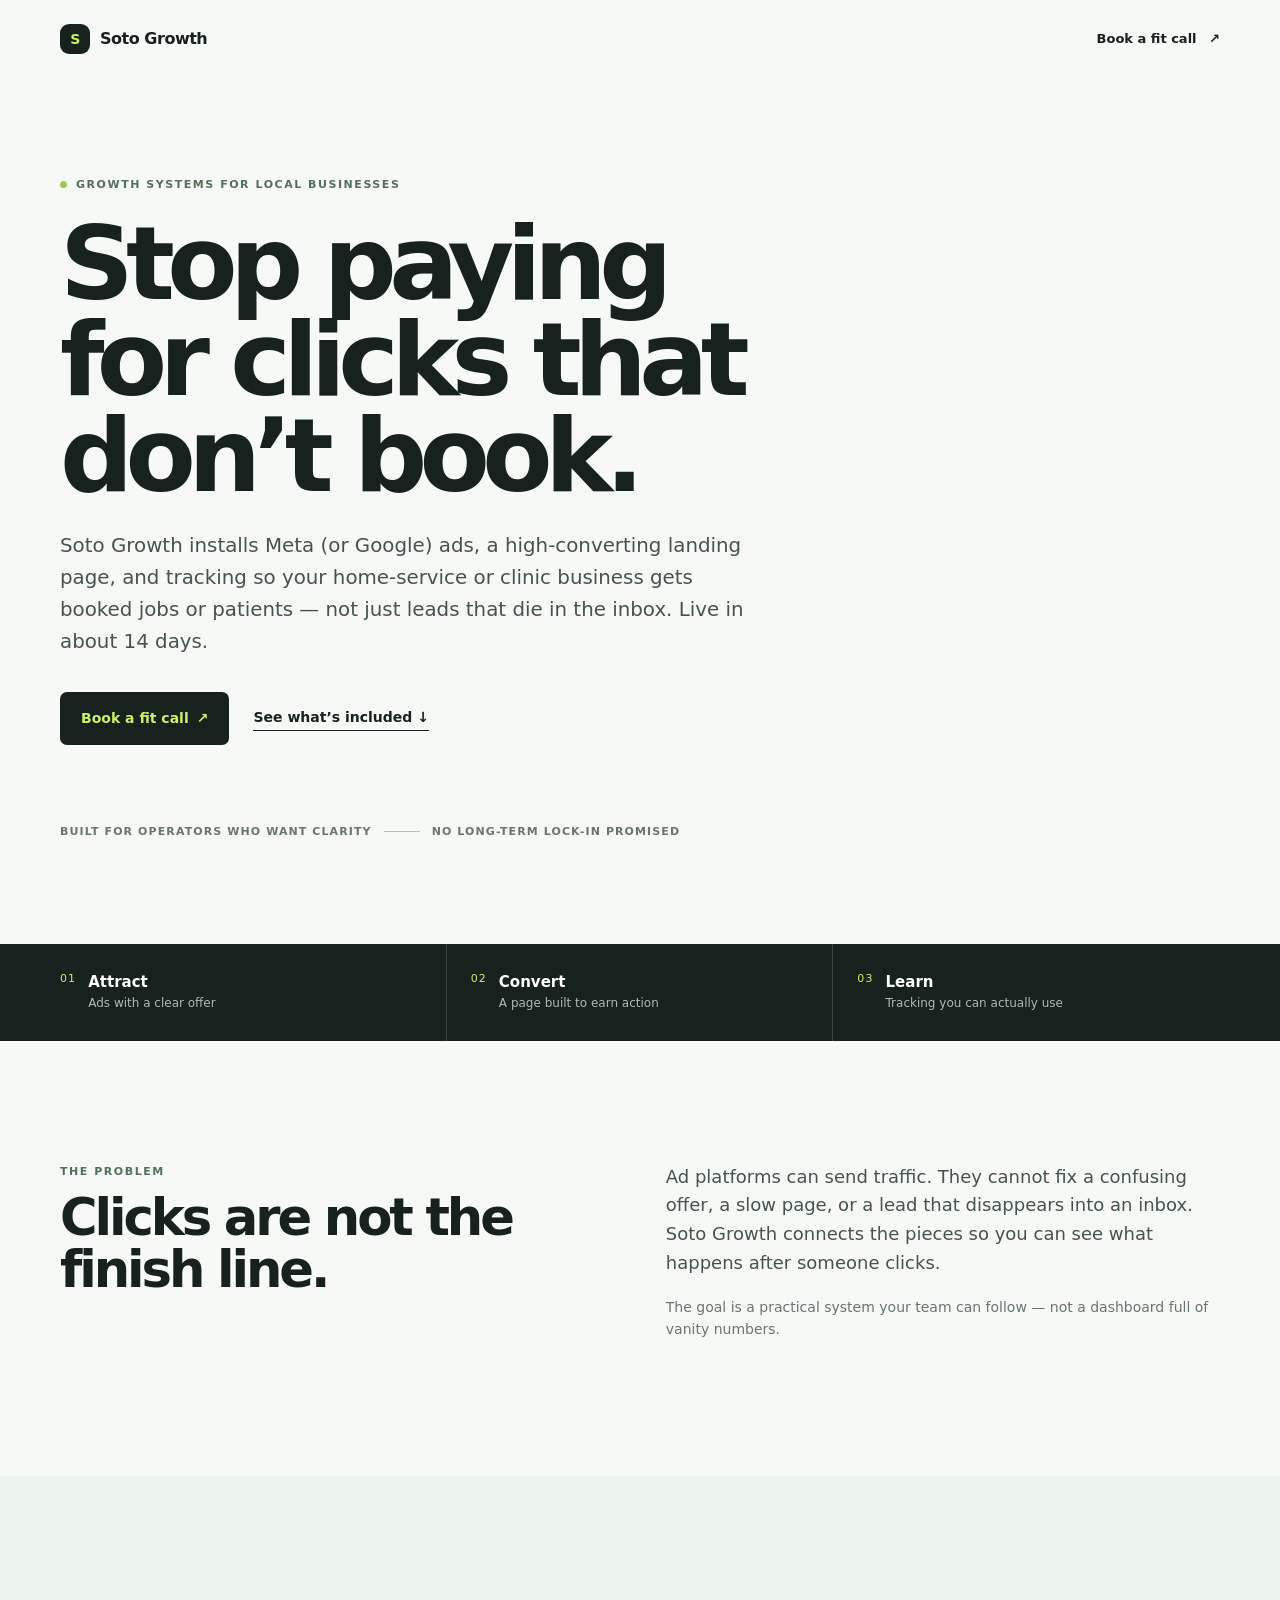
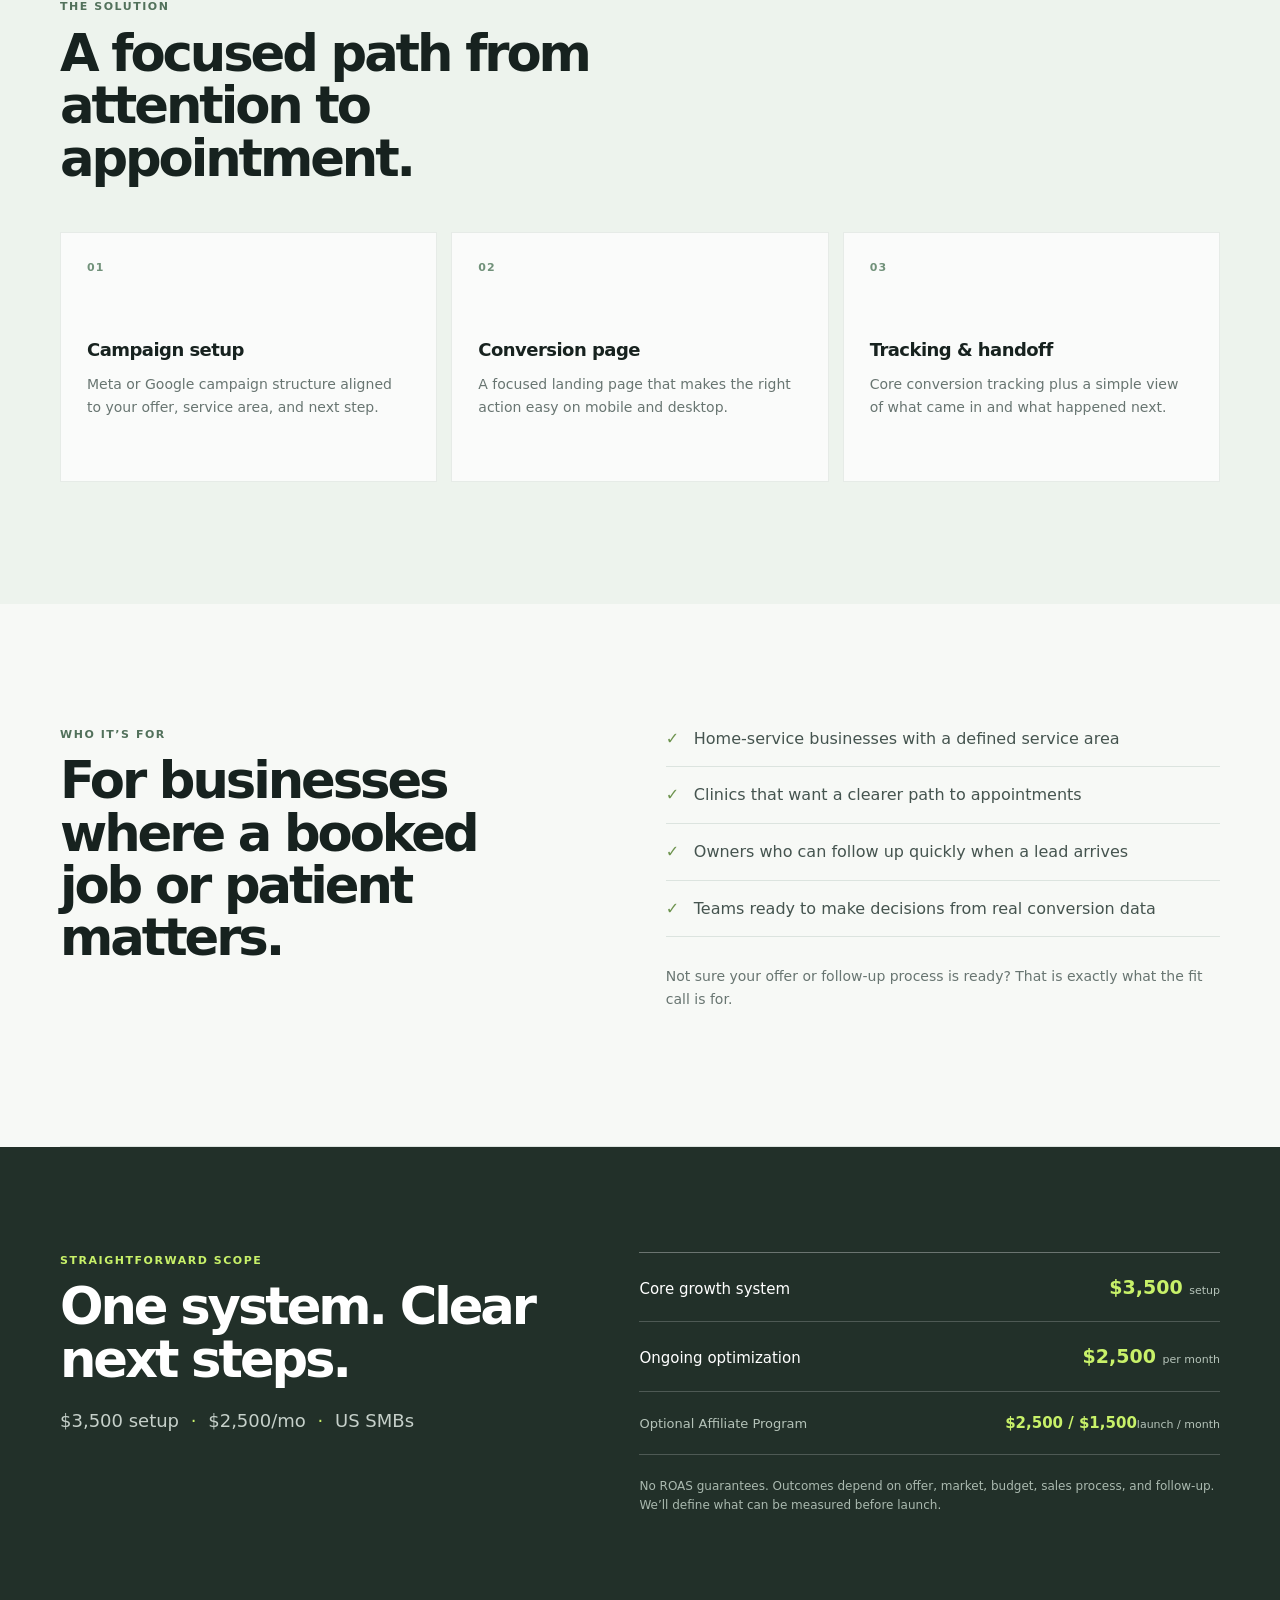
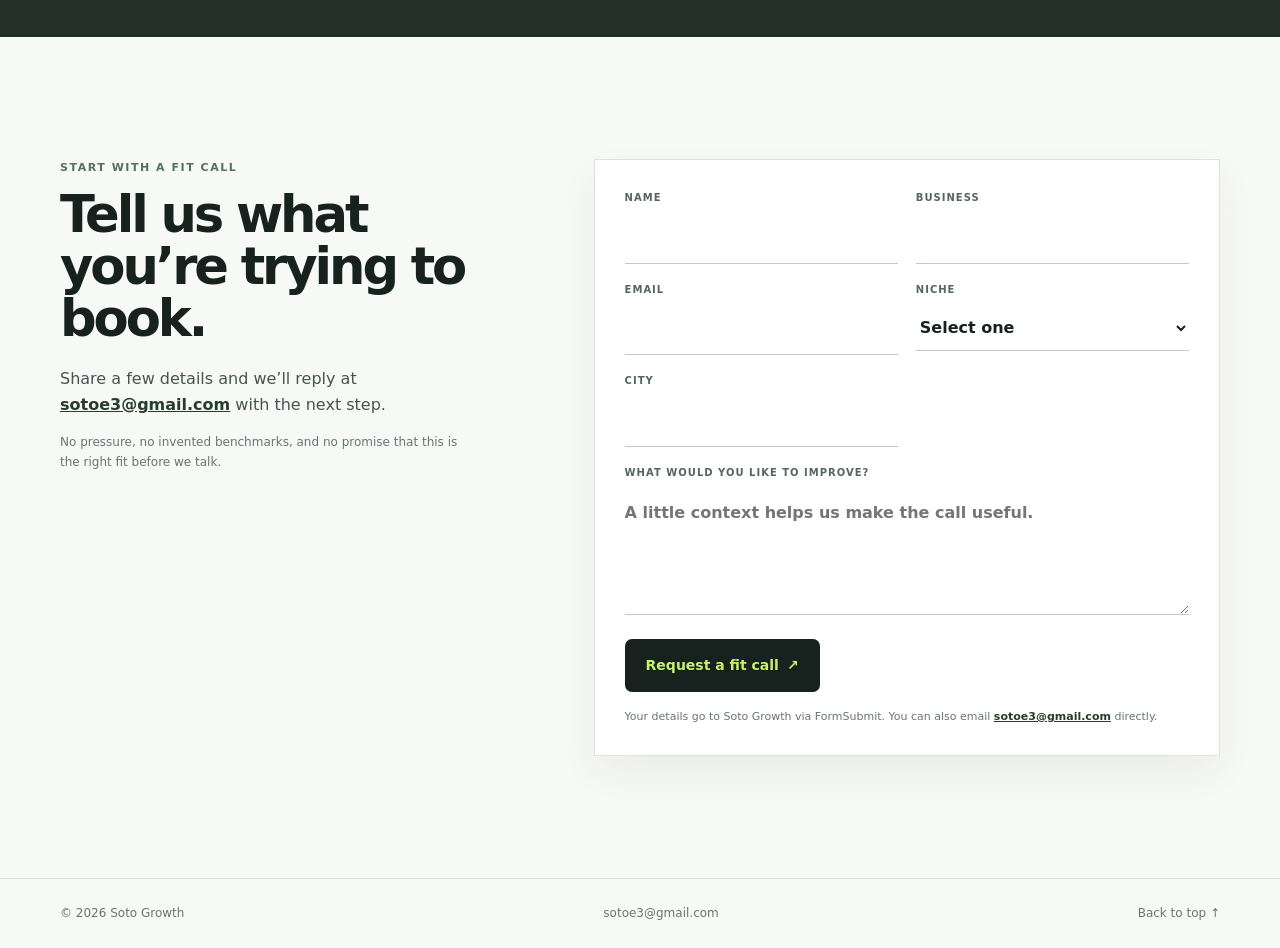
==== landing/index.html @ 8dd4f5f1 "Create Soto Growth fit-call landing page" ====
<!doctype html>
<html lang="en">
<head>
  <meta charset="utf-8">
  <meta name="viewport" content="width=device-width, initial-scale=1">
  <meta name="description" content="Soto Growth installs ads, landing pages, and tracking for home-service and clinic businesses.">
  <title>Soto Growth — Booked jobs, not dead leads</title>
  <link rel="stylesheet" href="styles.css">
</head>
<body>
  <header class="site-header">
    <a class="brand" href="#top" aria-label="Soto Growth home">
      <span class="brand-mark">S</span>
      <span>Soto Growth</span>
    </a>
    <a class="header-link" href="#fit-call">Book a fit call <span aria-hidden="true">↗</span></a>
  </header>

  <main id="top">
    <section class="hero wrap">
      <div class="eyebrow"><span class="eyebrow-dot"></span> Growth systems for local businesses</div>
      <h1>Stop paying for clicks that don’t book.</h1>
      <p class="hero-copy">Soto Growth installs Meta (or Google) ads, a high-converting landing page, and tracking so your home-service or clinic business gets booked jobs or patients — not just leads that die in the inbox. Live in about 14 days.</p>
      <div class="hero-actions">
        <a class="button button-primary" href="#fit-call">Book a fit call <span aria-hidden="true">↗</span></a>
        <a class="text-link" href="#how-it-works">See what’s included <span aria-hidden="true">↓</span></a>
      </div>
      <div class="trust-line"><span>Built for operators who want clarity</span><span class="line"></span><span>No long-term lock-in promised</span></div>
    </section>

    <section class="signal-band" aria-label="Soto Growth approach">
      <div class="wrap signal-grid">
        <div><span class="signal-number">01</span><strong>Attract</strong><span>Ads with a clear offer</span></div>
        <div><span class="signal-number">02</span><strong>Convert</strong><span>A page built to earn action</span></div>
        <div><span class="signal-number">03</span><strong>Learn</strong><span>Tracking you can actually use</span></div>
      </div>
    </section>

    <section class="section wrap two-col" id="how-it-works">
      <div>
        <p class="kicker">The problem</p>
        <h2>Clicks are not the finish line.</h2>
      </div>
      <div class="section-copy">
        <p>Ad platforms can send traffic. They cannot fix a confusing offer, a slow page, or a lead that disappears into an inbox. Soto Growth connects the pieces so you can see what happens after someone clicks.</p>
        <p class="muted">The goal is a practical system your team can follow — not a dashboard full of vanity numbers.</p>
      </div>
    </section>

    <section class="section section-tint">
      <div class="wrap">
        <p class="kicker">The solution</p>
        <h2>A focused path from attention to appointment.</h2>
        <div class="cards">
          <article class="card"><span class="card-index">01</span><h3>Campaign setup</h3><p>Meta or Google campaign structure aligned to your offer, service area, and next step.</p></article>
          <article class="card"><span class="card-index">02</span><h3>Conversion page</h3><p>A focused landing page that makes the right action easy on mobile and desktop.</p></article>
          <article class="card"><span class="card-index">03</span><h3>Tracking & handoff</h3><p>Core conversion tracking plus a simple view of what came in and what happened next.</p></article>
        </div>
      </div>
    </section>

    <section class="section wrap two-col who-section">
      <div>
        <p class="kicker">Who it’s for</p>
        <h2>For businesses where a booked job or patient matters.</h2>
      </div>
      <div class="section-copy">
        <ul class="check-list">
          <li>Home-service businesses with a defined service area</li>
          <li>Clinics that want a clearer path to appointments</li>
          <li>Owners who can follow up quickly when a lead arrives</li>
          <li>Teams ready to make decisions from real conversion data</li>
        </ul>
        <p class="muted">Not sure your offer or follow-up process is ready? That is exactly what the fit call is for.</p>
      </div>
    </section>

    <section class="section pricing-section">
      <div class="wrap pricing-layout">
        <div>
          <p class="kicker">Straightforward scope</p>
          <h2>One system. Clear next steps.</h2>
          <p class="section-copy">$3,500 setup <span class="dot-separator">·</span> $2,500/mo <span class="dot-separator">·</span> US SMBs</p>
        </div>
        <div class="price-card">
          <div class="price-row"><span>Core growth system</span><strong>$3,500 <small>setup</small></strong></div>
          <div class="price-row"><span>Ongoing optimization</span><strong>$2,500 <small>per month</small></strong></div>
          <div class="price-row optional"><span>Optional Affiliate Program</span><strong>$2,500 / $1,500<small>launch / month</small></strong></div>
          <p class="fine-print">No ROAS guarantees. Outcomes depend on offer, market, budget, sales process, and follow-up. We’ll define what can be measured before launch.</p>
        </div>
      </div>
    </section>

    <section class="section wrap fit-section" id="fit-call">
      <div class="fit-intro">
        <p class="kicker">Start with a fit call</p>
        <h2>Tell us what you’re trying to book.</h2>
        <p>Share a few details and we’ll reply at <a href="mailto:sotoe3@gmail.com">sotoe3@gmail.com</a> with the next step.</p>
        <p class="muted small">No pressure, no invented benchmarks, and no promise that this is the right fit before we talk.</p>
      </div>
      <form class="fit-form" action="https://formsubmit.co/sotoe3@gmail.com" method="POST">
        <input type="hidden" name="_subject" value="New Soto Growth fit-call request">
        <input type="hidden" name="_next" value="https://sotoe3.github.io/soto-growth/thanks.html">
        <input type="hidden" name="_template" value="table">
        <input type="text" name="_honey" tabindex="-1" autocomplete="off" class="honeypot" aria-hidden="true">
        <div class="field-grid">
          <label> name <input type="text" name="name" autocomplete="name" required></label>
          <label> business <input type="text" name="business" autocomplete="organization" required></label>
          <label> email <input type="email" name="email" autocomplete="email" required></label>
          <label> niche
            <select name="niche" required>
              <option value="" selected disabled>Select one</option>
              <option>Home services</option>
              <option>Clinic</option>
              <option>Other</option>
            </select>
          </label>
          <label> city <input type="text" name="city" autocomplete="address-level2" required></label>
          <label class="full-width"> what would you like to improve? <textarea name="notes" rows="4" placeholder="A little context helps us make the call useful."></textarea></label>
        </div>
        <button class="button button-primary" type="submit">Request a fit call <span aria-hidden="true">↗</span></button>
        <p class="form-note">Your details go to Soto Growth via FormSubmit. You can also email <a href="mailto:sotoe3@gmail.com">sotoe3@gmail.com</a> directly.</p>
      </form>
    </section>
  </main>

  <footer class="site-footer">
    <div class="wrap footer-inner"><span>© 2026 Soto Growth</span><a href="mailto:sotoe3@gmail.com">sotoe3@gmail.com</a><a href="#top">Back to top ↑</a></div>
  </footer>
</body>
</html>
---- landing/styles.css ----
:root {
  --ink: #17221f;
  --muted: #687571;
  --line: #dce4df;
  --paper: #f7f9f6;
  --white: #ffffff;
  --accent: #c8f169;
  --accent-deep: #263e29;
  --tint: #edf3ed;
  --max: 1160px;
}
* { box-sizing: border-box; }
html { scroll-behavior: smooth; }
body { margin: 0; color: var(--ink); background: var(--paper); font-family: Inter, ui-sans-serif, system-ui, -apple-system, BlinkMacSystemFont, "Segoe UI", sans-serif; font-size: 16px; line-height: 1.6; }
a { color: inherit; }
.wrap { width: min(calc(100% - 40px), var(--max)); margin-inline: auto; }
.site-header { width: min(calc(100% - 40px), var(--max)); margin: 0 auto; height: 78px; display: flex; justify-content: space-between; align-items: center; }
.brand { display: inline-flex; align-items: center; gap: 10px; font-weight: 750; letter-spacing: -.03em; text-decoration: none; }
.brand-mark { display: grid; place-items: center; width: 30px; height: 30px; border-radius: 9px; background: var(--ink); color: var(--accent); font-size: 14px; font-weight: 800; }
.header-link { font-size: 13px; font-weight: 700; text-decoration: none; }
.header-link span, .button span { margin-left: 8px; }
.hero { padding: 92px 0 104px; }
.eyebrow, .kicker { color: #52715b; text-transform: uppercase; letter-spacing: .14em; font-size: 11px; font-weight: 800; }
.eyebrow { display: inline-flex; align-items: center; gap: 9px; }
.eyebrow-dot { width: 7px; height: 7px; border-radius: 50%; background: #a0c65b; }
h1, h2, h3, p { margin-top: 0; }
h1 { max-width: 750px; margin: 20px 0 26px; font-size: clamp(3rem, 8vw, 6.7rem); line-height: .94; letter-spacing: -.075em; font-weight: 760; }
h2 { max-width: 610px; margin-bottom: 22px; font-size: clamp(2rem, 4vw, 3.7rem); line-height: 1.02; letter-spacing: -.06em; font-weight: 730; }
h3 { margin-bottom: 8px; font-size: 18px; letter-spacing: -.03em; }
.hero-copy { max-width: 690px; color: #45544f; font-size: clamp(1.05rem, 2vw, 1.24rem); line-height: 1.6; }
.hero-actions { display: flex; align-items: center; flex-wrap: wrap; gap: 24px; margin-top: 35px; }
.button { display: inline-flex; align-items: center; justify-content: center; border: 0; border-radius: 7px; padding: 15px 21px; cursor: pointer; font: inherit; font-size: 14px; font-weight: 800; text-decoration: none; transition: transform .18s ease, box-shadow .18s ease; }
.button:hover { transform: translateY(-2px); box-shadow: 0 8px 20px rgba(23,34,31,.12); }
.button-primary { background: var(--ink); color: var(--accent); }
.text-link { font-size: 14px; font-weight: 700; text-decoration: none; border-bottom: 1px solid var(--ink); padding-bottom: 2px; }
.trust-line { display: flex; align-items: center; gap: 12px; margin-top: 78px; color: var(--muted); font-size: 11px; text-transform: uppercase; letter-spacing: .1em; font-weight: 700; }
.line { width: 36px; height: 1px; background: #b6c2bb; }
.signal-band { background: var(--ink); color: var(--white); }
.signal-grid { display: grid; grid-template-columns: repeat(3, 1fr); }
.signal-grid > div { display: grid; grid-template-columns: auto 1fr; column-gap: 12px; padding: 26px 20px 27px 0; border-right: 1px solid rgba(255,255,255,.16); }
.signal-grid > div + div { padding-left: 24px; }
.signal-grid > div:last-child { border-right: 0; }
.signal-number { grid-row: span 2; color: var(--accent); font-size: 11px; letter-spacing: .1em; }
.signal-grid strong { font-size: 15px; }
.signal-grid div span:last-child { color: #aebbb4; font-size: 12px; }
.section { padding-top: 122px; padding-bottom: 122px; }
.two-col { display: grid; grid-template-columns: minmax(0, .95fr) minmax(0, 1.05fr); gap: 9%; }
.section-copy { color: #45544f; font-size: 18px; }
.section-copy .muted, .muted { color: var(--muted); font-size: 14px; }
.section-tint { background: var(--tint); }
.cards { display: grid; grid-template-columns: repeat(3, 1fr); gap: 14px; margin-top: 48px; }
.card { min-height: 250px; padding: 26px; background: rgba(255,255,255,.72); border: 1px solid rgba(82,113,91,.12); }
.card-index { display: block; margin-bottom: 60px; color: #71917a; font-size: 11px; font-weight: 800; letter-spacing: .1em; }
.card p { color: var(--muted); font-size: 14px; }
.who-section { border-bottom: 1px solid var(--line); }
.check-list { list-style: none; padding: 0; margin: 0 0 28px; }
.check-list li { position: relative; padding: 0 0 15px 28px; border-bottom: 1px solid var(--line); margin-bottom: 15px; font-size: 16px; }
.check-list li::before { content: "✓"; position: absolute; left: 0; color: #6d934e; font-weight: 800; }
.pricing-section { padding-top: 105px; background: #223029; color: var(--white); }
.pricing-layout { display: grid; grid-template-columns: .9fr 1.1fr; gap: 9%; align-items: start; }
.pricing-section .kicker { color: var(--accent); }
.pricing-section .section-copy { color: #c6d0ca; }
.dot-separator { color: var(--accent); padding-inline: 6px; }
.price-card { border-top: 1px solid rgba(255,255,255,.33); }
.price-row { display: flex; justify-content: space-between; align-items: baseline; gap: 20px; padding: 19px 0; border-bottom: 1px solid rgba(255,255,255,.2); font-size: 15px; }
.price-row strong { color: var(--accent); font-size: 19px; white-space: nowrap; }
.price-row small { color: #b5c3b9; font-size: 11px; font-weight: 500; }
.price-row.optional { color: #b5c3b9; font-size: 13px; }
.price-row.optional strong { font-size: 15px; }
.fine-print { margin: 22px 0 0; color: #aab9af; font-size: 12px; }
.fit-section { display: grid; grid-template-columns: .8fr 1.2fr; gap: 10%; }
.fit-intro p:not(.kicker):not(.muted) { color: #45544f; }
.fit-intro a, .fit-form a { color: var(--accent-deep); font-weight: 700; }
.fit-form { padding: 30px; background: var(--white); border: 1px solid var(--line); box-shadow: 0 16px 35px rgba(29,48,37,.06); }
.field-grid { display: grid; grid-template-columns: 1fr 1fr; gap: 18px; margin-bottom: 24px; }
label { color: #56655e; text-transform: uppercase; letter-spacing: .1em; font-size: 10px; font-weight: 800; }
input, select, textarea { display: block; width: 100%; margin-top: 7px; padding: 12px 0; border: 0; border-bottom: 1px solid #bfcac1; border-radius: 0; outline: 0; background: transparent; color: var(--ink); font: inherit; font-size: 16px; text-transform: none; letter-spacing: normal; }
textarea { resize: vertical; }
input:focus, select:focus, textarea:focus { border-color: #567b5c; box-shadow: 0 1px 0 #567b5c; }
.full-width { grid-column: 1 / -1; }
.honeypot { position: absolute; left: -9999px; width: 1px; height: 1px; opacity: 0; }
.form-note { margin: 16px 0 0; color: var(--muted); font-size: 11px; }
.site-footer { border-top: 1px solid var(--line); padding: 25px 0; color: var(--muted); font-size: 12px; }
.footer-inner { display: flex; justify-content: space-between; gap: 20px; }
.footer-inner a { text-decoration: none; }
.small { font-size: 12px !important; }
@media (max-width: 720px) {
  .wrap, .site-header { width: min(calc(100% - 30px), var(--max)); }
  .site-header { height: 68px; }
  .header-link { font-size: 12px; }
  .hero { padding: 70px 0 76px; }
  h1 { font-size: clamp(3.3rem, 16vw, 5rem); }
  .trust-line { margin-top: 58px; flex-wrap: wrap; }
  .signal-grid { grid-template-columns: 1fr; }
  .signal-grid > div, .signal-grid > div + div { padding: 19px 0; border-right: 0; border-bottom: 1px solid rgba(255,255,255,.16); }
  .signal-grid > div:last-child { border-bottom: 0; }
  .section { padding-top: 80px; padding-bottom: 80px; }
  .two-col, .pricing-layout, .fit-section { grid-template-columns: 1fr; gap: 36px; }
  .cards { grid-template-columns: 1fr; margin-top: 32px; }
  .card { min-height: auto; }
  .card-index { margin-bottom: 28px; }
  .pricing-section { padding-top: 80px; }
  .fit-form { padding: 22px 18px; }
  .field-grid { grid-template-columns: 1fr; gap: 16px; }
  .full-width { grid-column: auto; }
  .footer-inner { flex-wrap: wrap; }
}
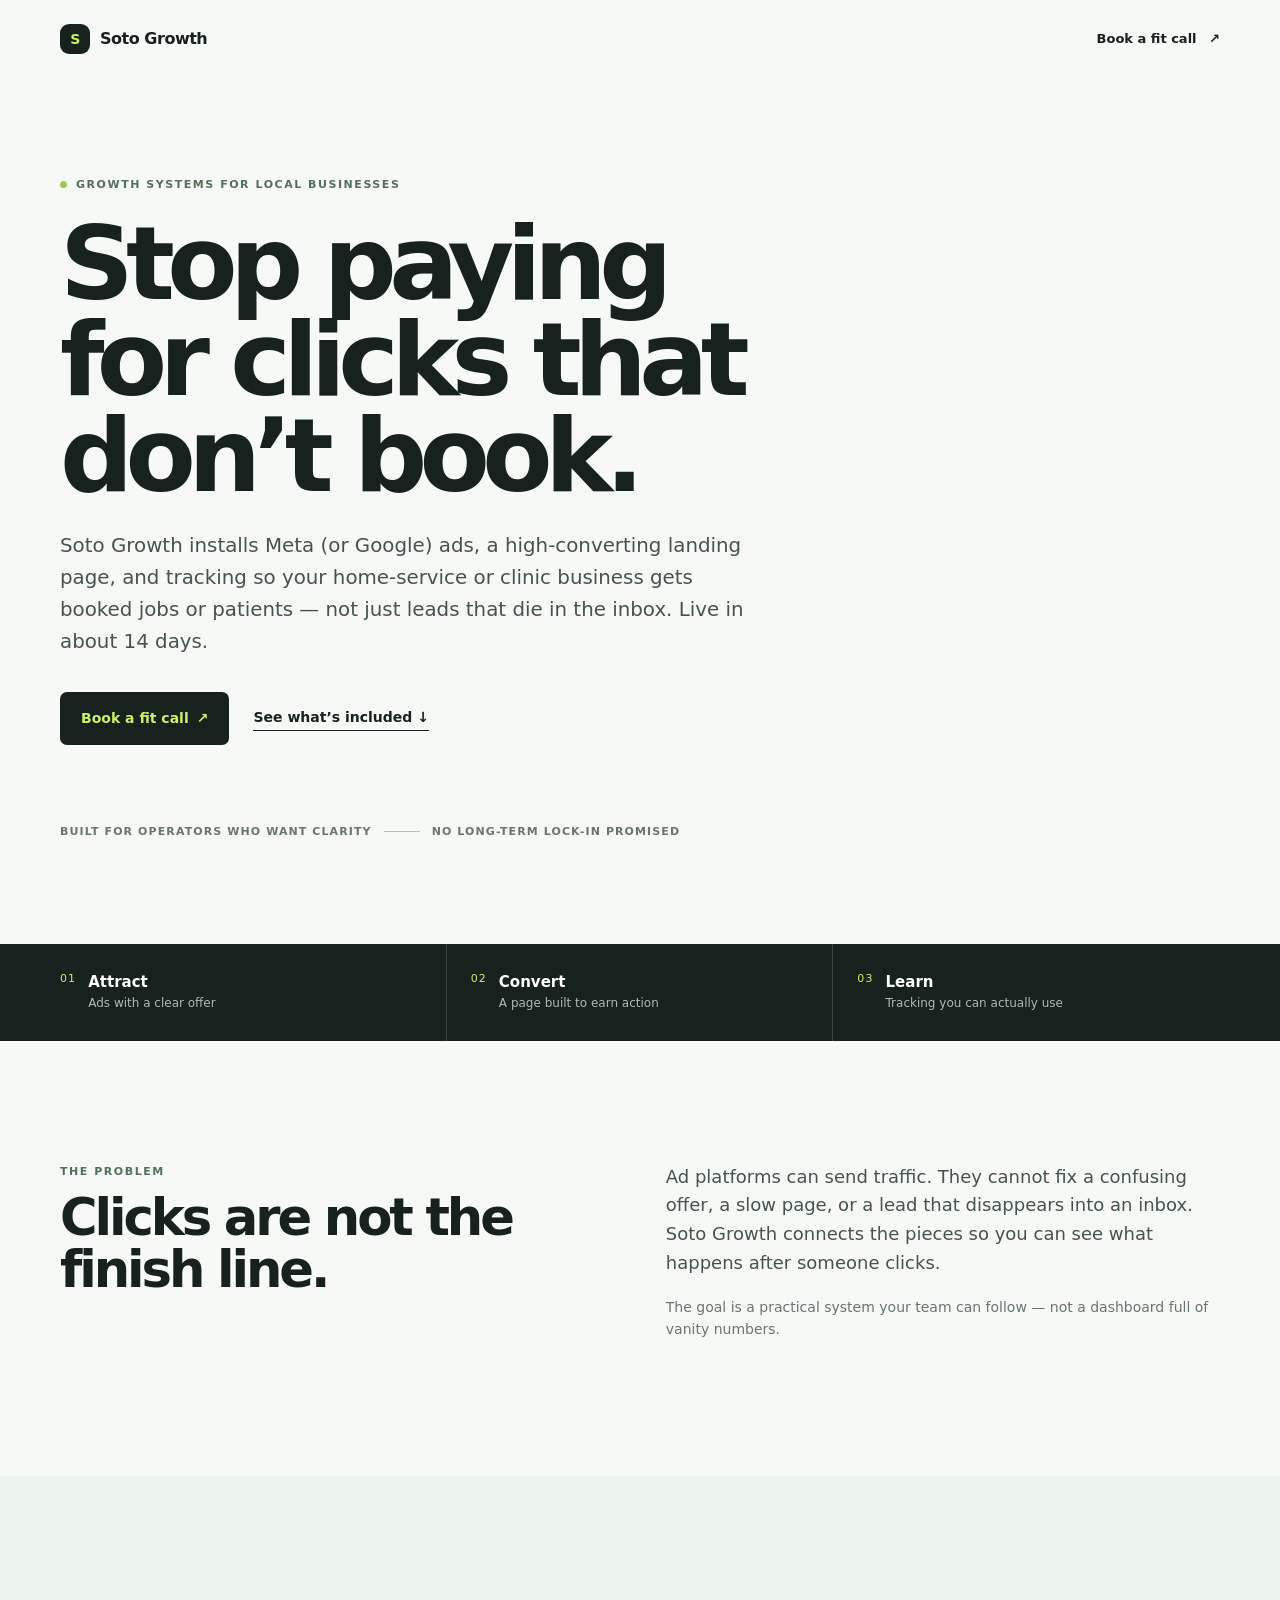
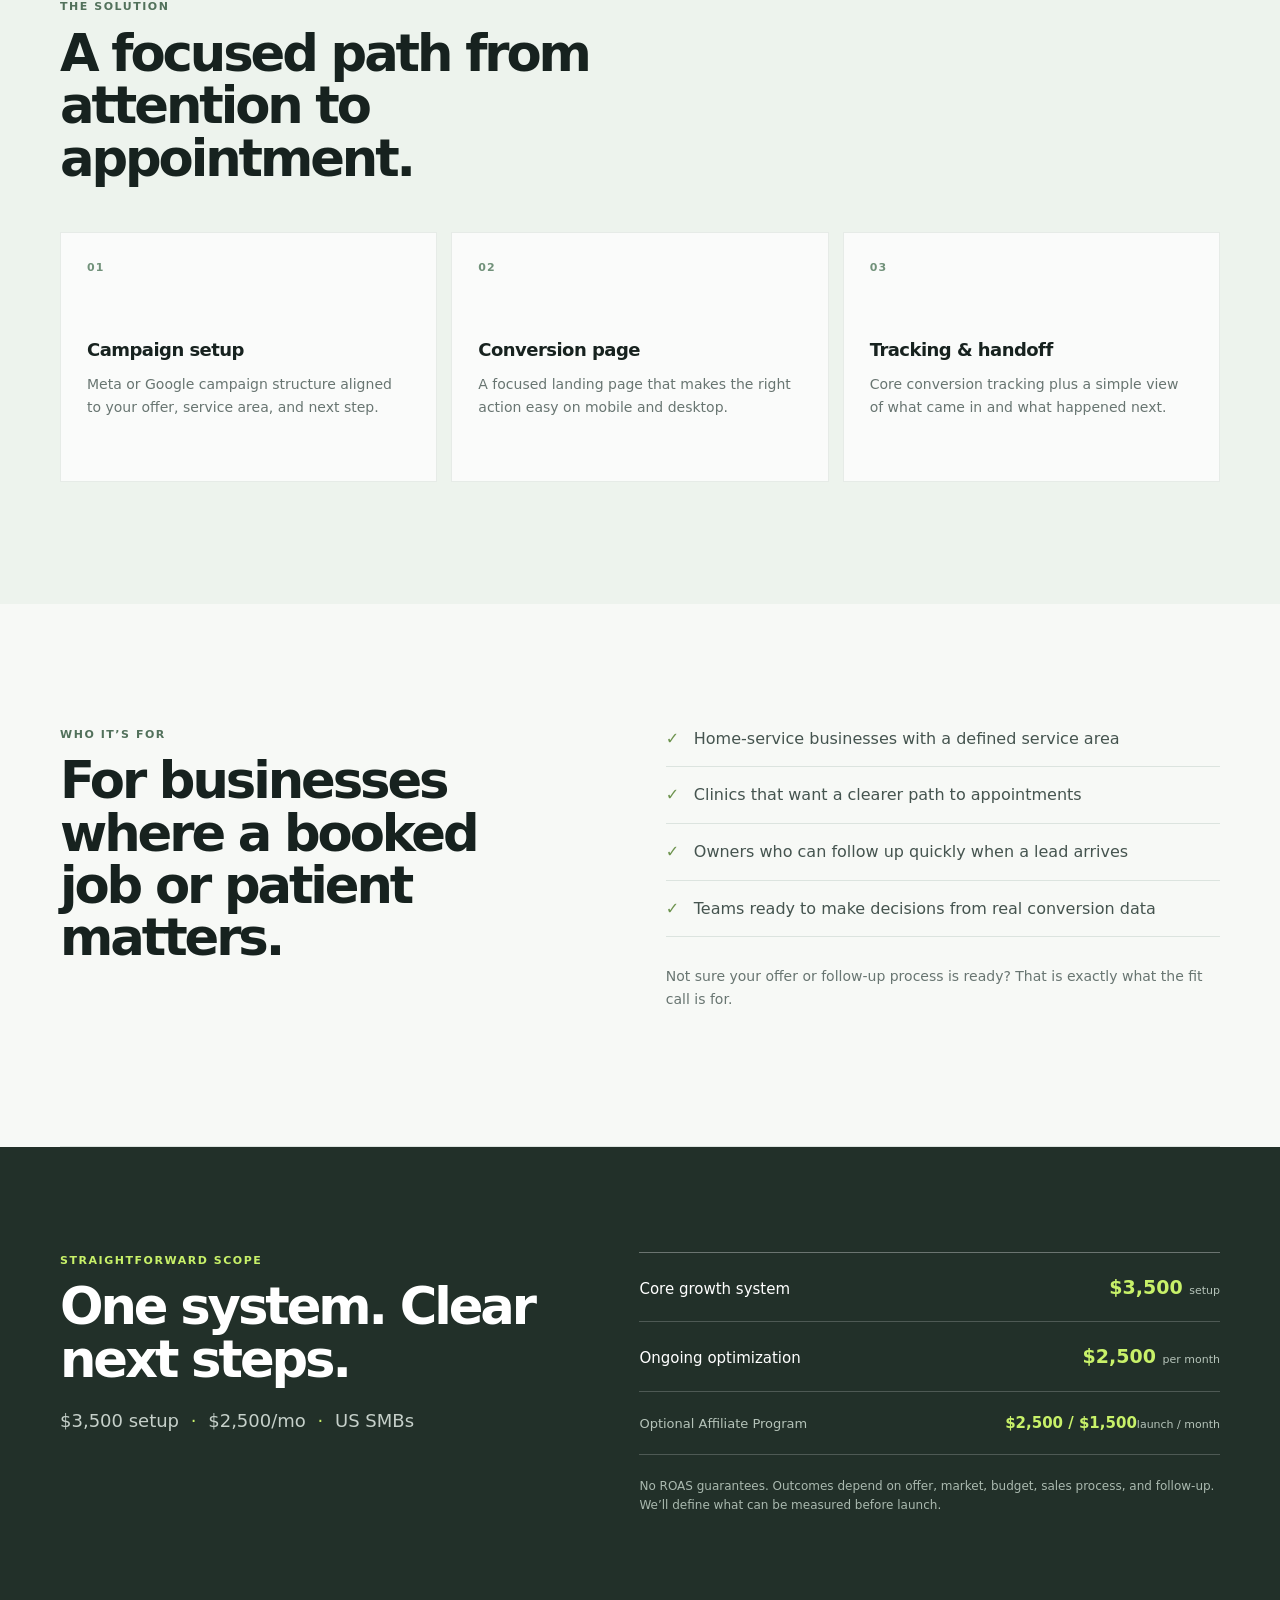
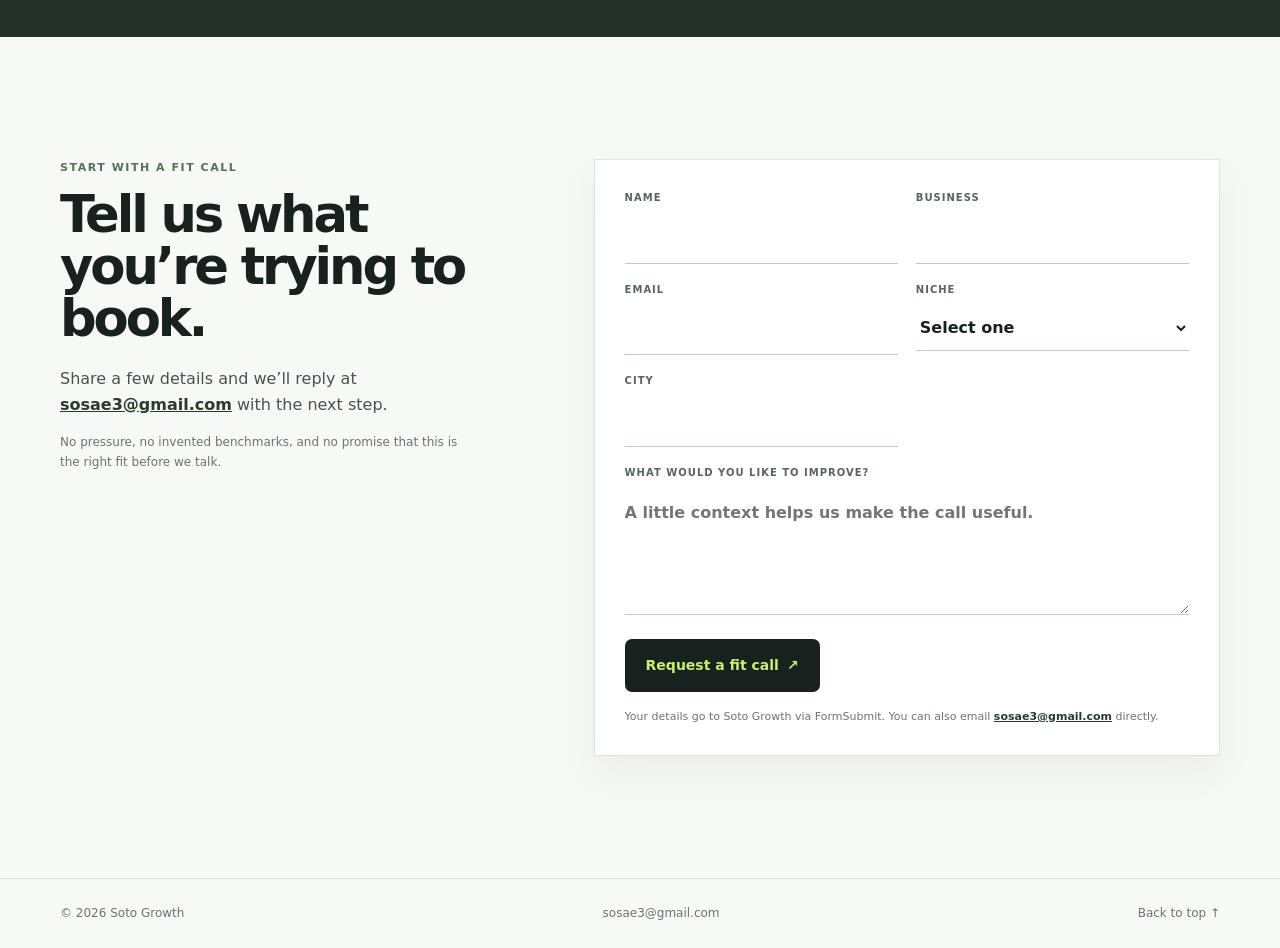
==== commit 597a3d06: "Switch contact and form to sosae3@gmail.com" ====
--- a/landing/index.html
+++ b/landing/index.html
@@ -95,10 +95,10 @@
       <div class="fit-intro">
         <p class="kicker">Start with a fit call</p>
         <h2>Tell us what you’re trying to book.</h2>
-        <p>Share a few details and we’ll reply at <a href="mailto:sotoe3@gmail.com">sotoe3@gmail.com</a> with the next step.</p>
+        <p>Share a few details and we’ll reply at <a href="mailto:sosae3@gmail.com">sosae3@gmail.com</a> with the next step.</p>
         <p class="muted small">No pressure, no invented benchmarks, and no promise that this is the right fit before we talk.</p>
       </div>
-      <form class="fit-form" action="https://formsubmit.co/sotoe3@gmail.com" method="POST">
+      <form class="fit-form" action="https://formsubmit.co/sosae3@gmail.com" method="POST">
         <input type="hidden" name="_subject" value="New Soto Growth fit-call request">
         <input type="hidden" name="_next" value="https://sotoe3.github.io/soto-growth/thanks.html">
         <input type="hidden" name="_template" value="table">
@@ -119,13 +119,13 @@
           <label class="full-width"> what would you like to improve? <textarea name="notes" rows="4" placeholder="A little context helps us make the call useful."></textarea></label>
         </div>
         <button class="button button-primary" type="submit">Request a fit call <span aria-hidden="true">↗</span></button>
-        <p class="form-note">Your details go to Soto Growth via FormSubmit. You can also email <a href="mailto:sotoe3@gmail.com">sotoe3@gmail.com</a> directly.</p>
+        <p class="form-note">Your details go to Soto Growth via FormSubmit. You can also email <a href="mailto:sosae3@gmail.com">sosae3@gmail.com</a> directly.</p>
       </form>
     </section>
   </main>
 
   <footer class="site-footer">
-    <div class="wrap footer-inner"><span>© 2026 Soto Growth</span><a href="mailto:sotoe3@gmail.com">sotoe3@gmail.com</a><a href="#top">Back to top ↑</a></div>
+    <div class="wrap footer-inner"><span>© 2026 Soto Growth</span><a href="mailto:sosae3@gmail.com">sosae3@gmail.com</a><a href="#top">Back to top ↑</a></div>
   </footer>
 </body>
 </html>
